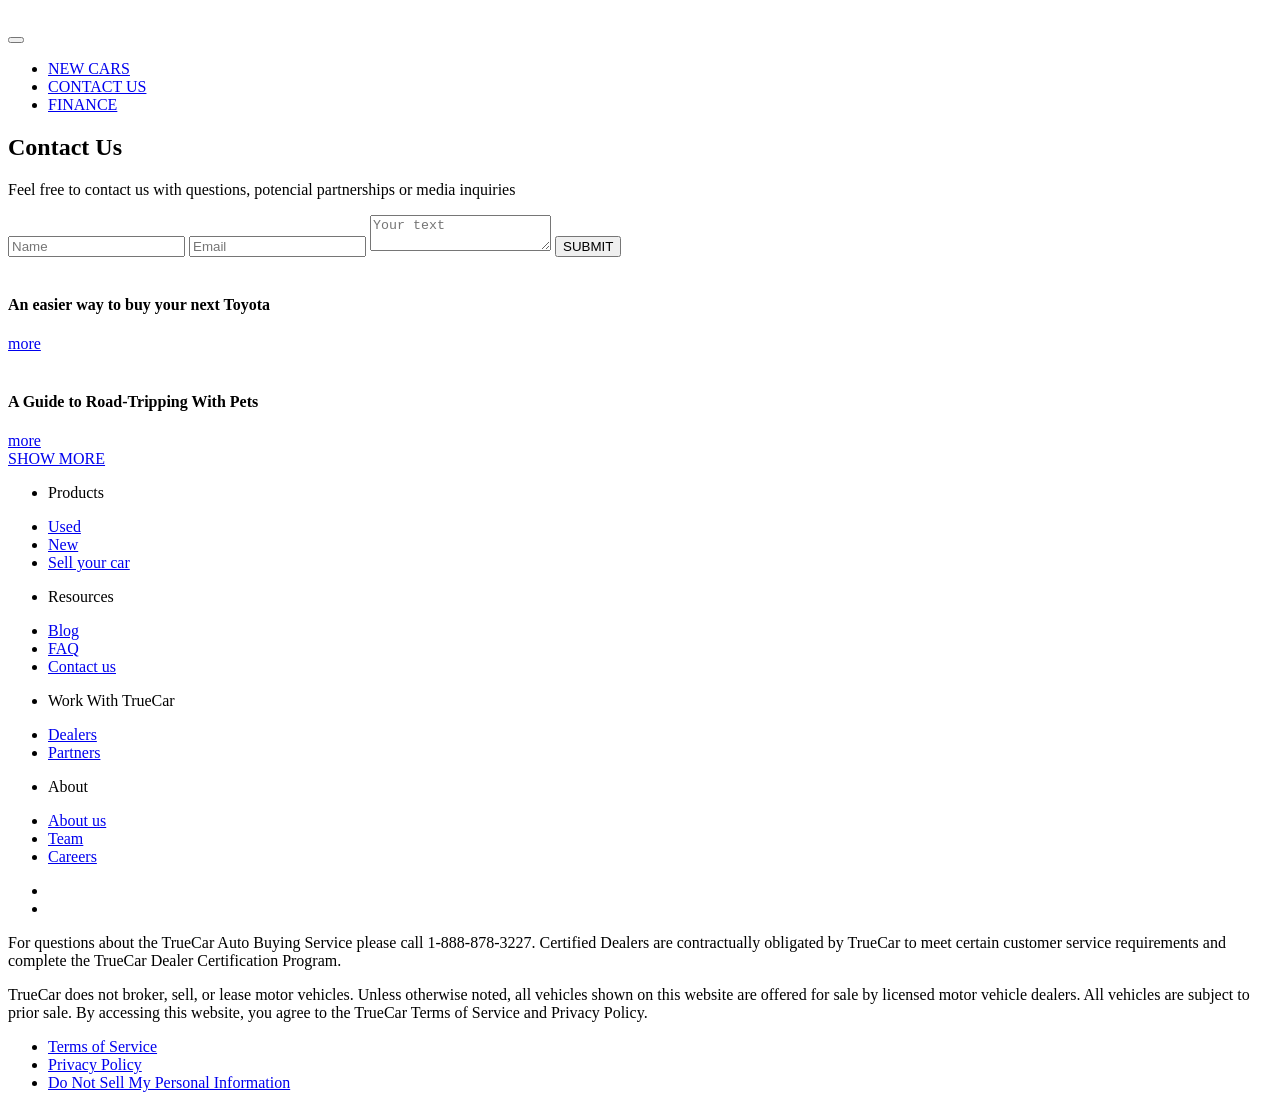
==== contacts.html @ b31204bf "Add files via upload" ====
<!DOCTYPE html>
<html lang="en">
<head>
    <meta charset="UTF-8">
    <meta name="viewport" content="width=device-width, initial-scale=1.0">
    <title>DM Leasing</title>
    <link rel="preconnect" href="https://fonts.googleapis.com">
<link rel="preconnect" href="https://fonts.gstatic.com" crossorigin>
<link href="https://fonts.googleapis.com/css2?family=Inter:ital,opsz,wght@0,14..32,100..900;1,14..32,100..900&display=swap" rel="stylesheet">
    <link rel="stylesheet" href="CSS/style.css">
</head>
<body>
    <div class="wrapper">
        <header class="header">
        <div class="container">
            <div class="header__inner">
                 <a class="logo" href="index.html">
                    <img class="logo__img" src="images/logo1.svg" alt="">
                </a>
                <nav class="menu">
                      <button class="menu__btn">
                        <span></span>
                        <span></span>
                        <span></span>
                    </button>
                    <ul class="menu__list">
                        <li class="menu__list-item"><a href="new-cars.html" class="menu__list-link">NEW CARS</a></li>
                        <li class="menu__list-item"><a href="#" class="menu__list-link menu__list-link--active">CONTACT US</a></li>
                        <li class="menu__list-item"><a href="index.html" class="menu__list-link">FINANCE</a></li>
                    </ul>
                </nav>
            </div>
        </div>
        </header>
        <main class="main">
            <section class="contacts">
                <div class="container">
                    <h2 class="section-title contacts__title">Contact Us</h2>
                    <p class="contacts__text">
                        Feel free to contact us with questions, potencial partnerships or media inquiries
                    </p>
                    <form action="#" class="form">
                        <input type="name" class="form__input" placeholder="Name">
                        <input type="email" class="form__input" placeholder="Email">
                        <textarea class="form__textarea" placeholder="Your text"></textarea>
                        <button class="form__btn" type="submit">SUBMIT</button>
                    </form>
                </div>
            </section>
            <section class="blog">
                <div class="container">
                    <div class="blog__items">
                        <div class="blog__item">
                            <img class="blog__item-img" src="images/blog-1.jpg" alt="">
                            <h4 class="blog__item-title">An easier way to buy your next Toyota</h4>
                            <a href="#" class="blog__item-link">more</a>
                        </div>
                        <div class="blog__item">
                            <img class="blog__item-img" src="images/blog-2.jpg" alt="">
                            <h4 class="blog__item-title">A Guide to Road-Tripping With Pets</h4>
                            <a href="#" class="blog__item-link">more</a>
                        </div>
                    </div>
                    <a href="#" class="show_more-link">SHOW MORE</a>
                </div>
            </section>
        </main>
        <footer class="footer">
            <div class="container">
                <nav class="footer__menu">
                    <ul class="footer__menu-list">
                        <li class="footer__menu-item">
                            <p class="footer__menu-title">Products</p>
                        </li>
                        <li class="footer__menu-item"><a href="#" class="footer__menu-link">Used</a></li>
                        <li class="footer__menu-item"><a href="#" class="footer__menu-link">New</a></li>
                        <li class="footer__menu-item"><a href="#" class="footer__menu-link">Sell your car</a></li>
                    </ul>
                    <ul class="footer__menu-list">
                        <li class="footer__menu-item">
                             <p class="footer__menu-title">Resources</p>
                        </li>
                        <li class="footer__menu-item"><a href="#" class="footer__menu-link">Blog</a></li>
                        <li class="footer__menu-item"><a href="#" class="footer__menu-link">FAQ</a></li>
                        <li class="footer__menu-item"><a href="#" class="footer__menu-link">Contact us</a></li>
                    </ul>
                    <ul class="footer__menu-list">
                        <li class="footer__menu-item">
                             <p class="footer__menu-title">Work With TrueCar</p>
                        </li>
                        <li class="footer__menu-item"><a href="#" class="footer__menu-link">Dealers</a></li>
                        <li class="footer__menu-item"><a href="#" class="footer__menu-link">Partners</a></li>
                    </ul>
                    <ul class="footer__menu-list">
                        <li class="footer__menu-item">
                            <p class="footer__menu-title">About</p>
                        </li>
                        <li class="footer__menu-item"><a href="#" class="footer__menu-link">About us</a></li>
                        <li class="footer__menu-item"><a href="#" class="footer__menu-link">Team</a></li>
                        <li class="footer__menu-item"><a href="#" class="footer__menu-link">Careers</a></li>
                    </ul>
                </nav>
                <ul class="app">
                    <li class="app__item">
                        <a href="#" class="app__item-link">
                            <img class="app__item-img" src="images/appstore.svg" alt="">
                        </a>
                    </li>
                     <li class="app__item">
                        <a href="#" class="app__item-link">
                            <img class="app__item-img" src="images/googleplay.svg" alt="">
                        </a>
                    </li>
                </ul>
                <div class="footer__copy">
                    <p class="footer__copy-text">
                            For questions about the TrueCar Auto Buying Service please call 1-888-878-3227.
                            Certified Dealers are contractually obligated by TrueCar to meet certain customer service requirements and complete the TrueCar Dealer Certification Program.
                    </p>
                    <p class="footer__copy-text">
                            TrueCar does not broker, sell, or lease motor vehicles. Unless otherwise noted, all vehicles shown on this website are offered for sale by licensed motor vehicle dealers. All vehicles are subject to prior sale.
                             By accessing this website, you agree to the TrueCar Terms of Service and Privacy Policy.
                            </p>
                </div>
                <nav class="copy__nav">
                    <ul class="copy__nav-list">
                        <li class="copy__nav-item"><a href="#" class="copy__nav-link">Terms of Service</a></li>
                        <li class="copy__nav-item"><a href="#" class="copy__nav-link">Privacy Policy</a></li>
                        <li class="copy__nav-item"><a href="#" class="copy__nav-link">Do Not Sell My Personal Information</a></li>
                    </ul>
                </nav>
            </div>
        </footer>
    </div>
    <script src="js/main.js"></script>
</body>
</html>
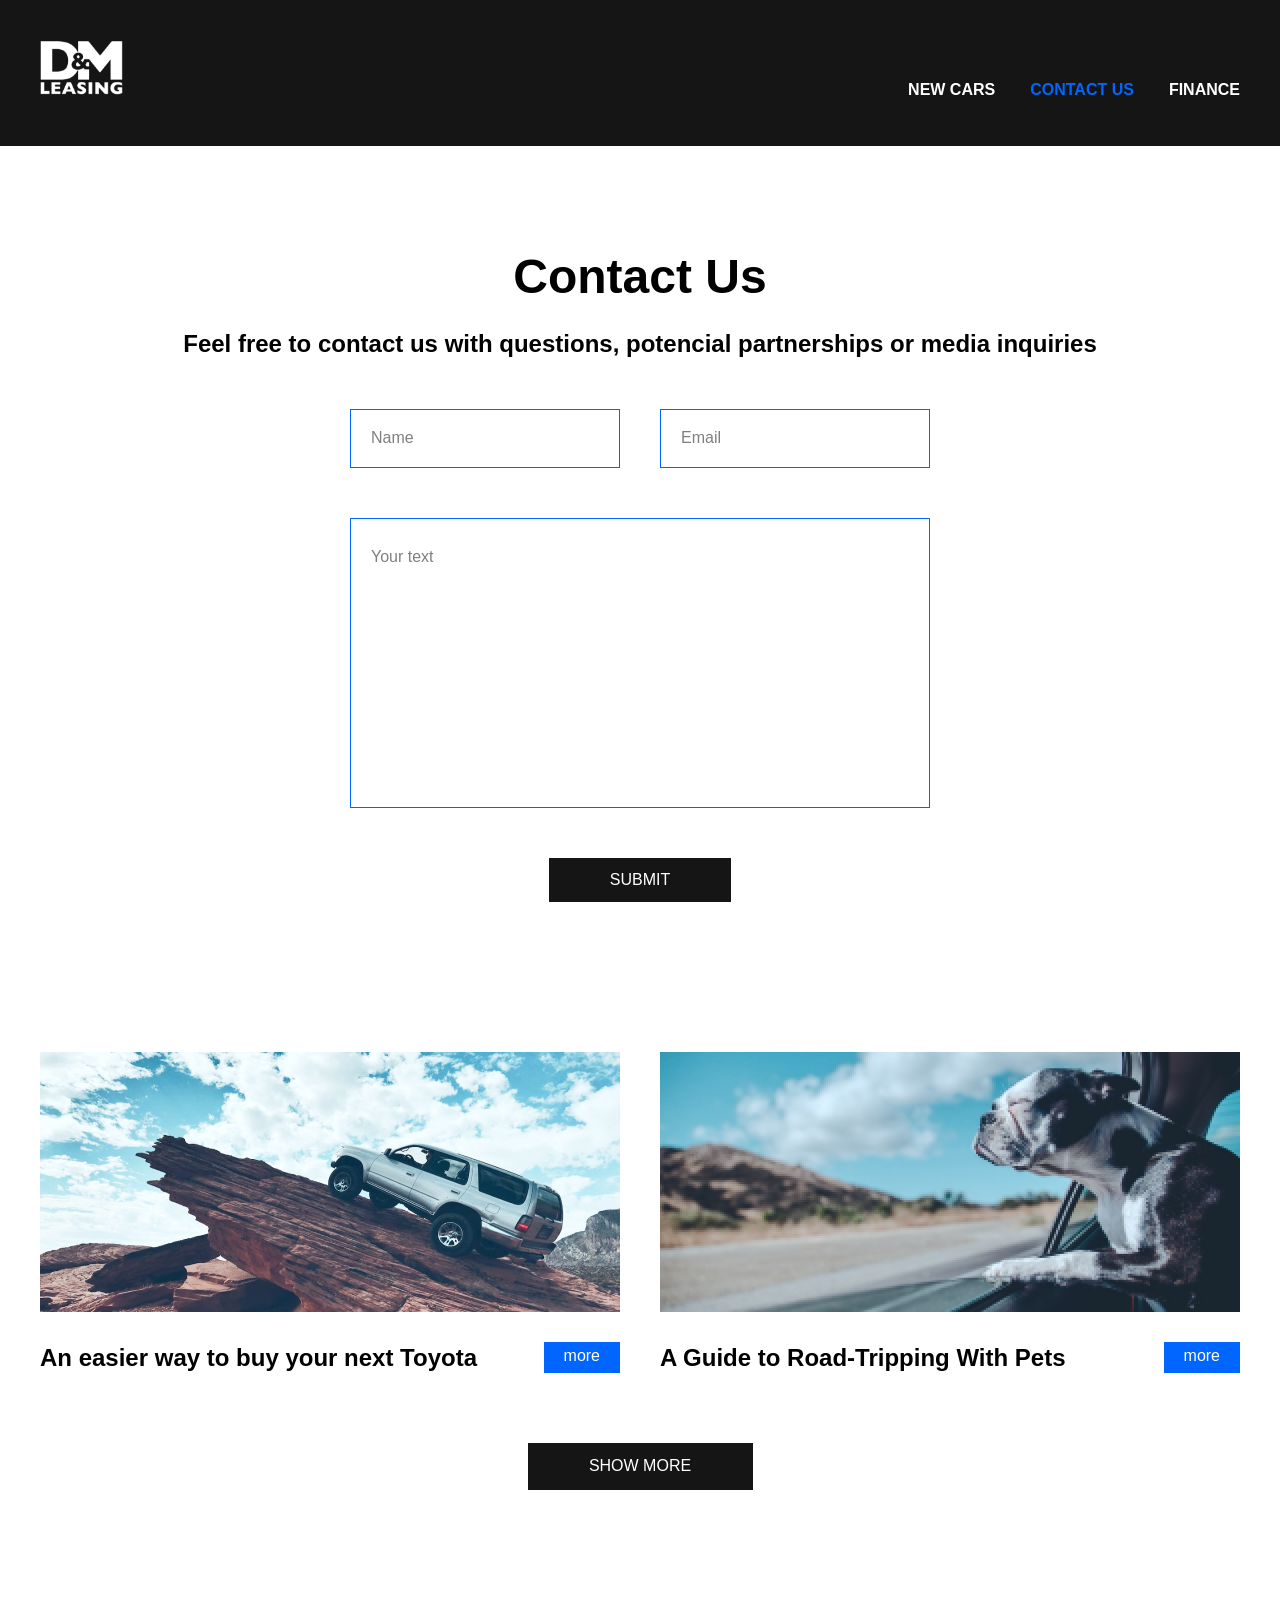
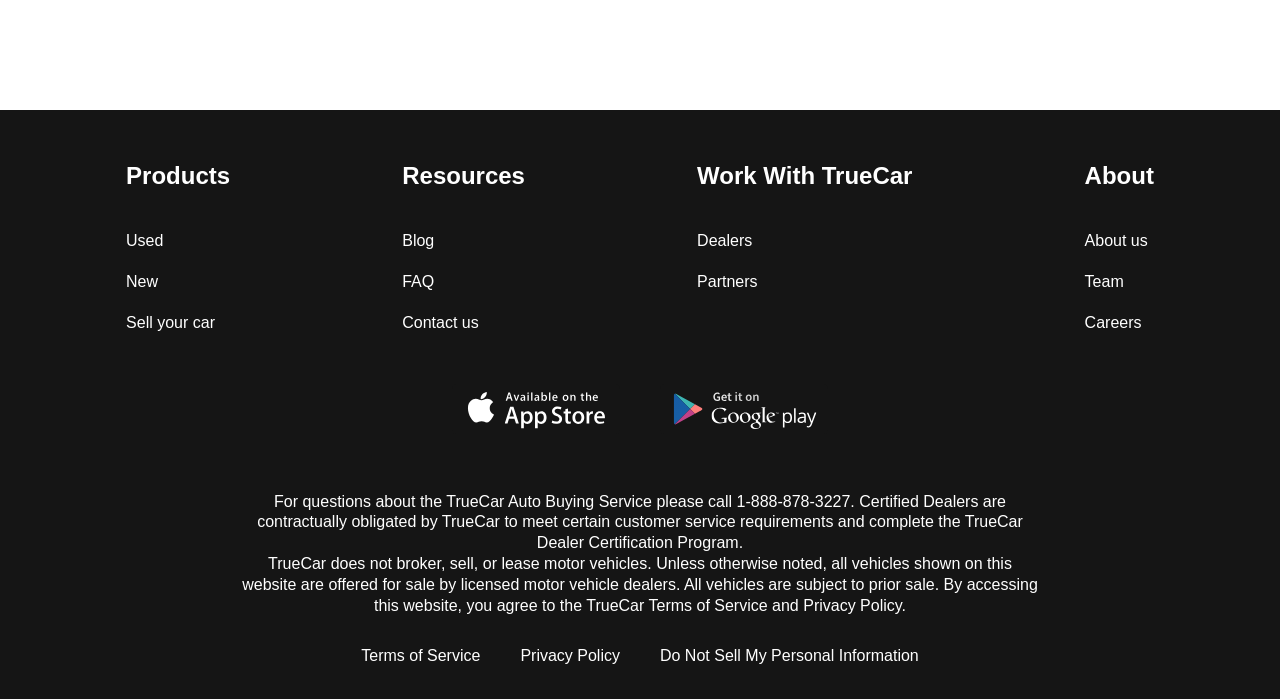
==== commit 81423c07: "Update contacts.html" ====
--- a/contacts.html
+++ b/contacts.html
@@ -7,7 +7,7 @@
     <link rel="preconnect" href="https://fonts.googleapis.com">
 <link rel="preconnect" href="https://fonts.gstatic.com" crossorigin>
 <link href="https://fonts.googleapis.com/css2?family=Inter:ital,opsz,wght@0,14..32,100..900;1,14..32,100..900&display=swap" rel="stylesheet">
-    <link rel="stylesheet" href="CSS/style.css">
+    <link rel="stylesheet" href="./style.css">
 </head>
 <body>
     <div class="wrapper">
@@ -132,6 +132,6 @@
             </div>
         </footer>
     </div>
-    <script src="js/main.js"></script>
+    <script src="./main.js"></script>
 </body>
-</html>+</html>
--- a/style.css
+++ b/style.css
@@ -0,0 +1,665 @@
+html{
+    box-sizing: border-box;
+}
+
+*, *::after,*::before{
+    box-sizing: inherit;
+    margin: 0;
+    padding: 0;
+}
+html, body{
+    height: 100%;
+}
+
+/*убираем маркеры и подчеркивание списка*/
+ul{
+    list-style-type: none;
+}
+a{
+    text-decoration: none;
+    color: inherit;
+}
+.section-title{
+     margin-bottom: 50px;
+     font-size: 48px;
+     font-weight: 700;
+     text-align: center;   
+    }
+.wrapper{
+   min-height: 100%;
+   display: flex;
+   flex-direction: column; 
+}
+
+/*хедер лого и меню*/
+.container{
+    max-width: 1220px;
+    margin: 0 auto;
+    padding: 0 10px;
+}
+body{
+    font-family: "Inter", sans-serif;
+    font-size: 16px;
+    font-weight: 400;
+    line-height: 1.3;
+}
+.header{
+    background-color:#151515;
+}
+.heder-main{
+    background-color: transparent;
+    position: absolute;
+    z-index: 10;
+    left: 0;
+    right: 0;
+}
+.header__inner{
+    padding-top: 40px;
+    padding-bottom: 45px;
+    display: flex;
+    justify-content: space-between;
+    align-items: flex-end;
+}
+.menu__list{
+    display: flex;
+    gap: 35px; /*растояние между списком меню*/
+}
+.menu__list-link{
+    color: #FFFFFF;
+    text-transform: uppercase;
+    font-weight: 700;
+}
+.menu__list-link--active{
+    color: #0066ff;
+}
+.footer{
+    background-color: #151515;
+    padding: 50px 0 32px;
+    color: #FFFFFF;
+}
+
+.footer__menu{
+    display: flex;
+    justify-content: space-around;
+    margin-bottom: 50px;
+
+}
+.footer__menu-list{
+   max-width: 250px; 
+}
+.footer__menu-title{
+    font-size: 24px;
+    font-weight: 700;
+    padding-bottom: 20px;
+
+}
+.footer__menu-item + .footer__menu-item {
+    padding-top: 20px;
+}
+.app{
+    display: flex;
+    justify-content: center;
+    gap: 40px;
+    margin-bottom: 52px;
+}
+.footer__copy{
+    max-width: 800px;
+    margin: 0 auto 30px;
+    text-align: center;
+}
+.copy__nav-list{
+    display: flex;
+    justify-content: center;
+    gap: 40px;
+}
+.main{
+    flex-grow: 1;
+}
+.top{
+    color: #FFFFFF;
+    text-align: center;
+     padding-top: 250px;
+     padding-bottom: 50px;
+    position: absolute;
+    z-index: 5;
+    left: 0;
+    right: 0;
+
+}
+.title{
+   
+    padding-bottom: 40px;
+    font-size: 96px;
+    font-weight: 700;
+}
+.top__link{
+    background-color:#0066ff;
+    padding: 23px;
+    max-width: 430px;
+    width: 100%;
+    display: inline-block;
+    text-transform: uppercase;
+    font-size: 36px;
+    font-weight: 700;
+}
+   .swiper::after{
+    content: '';
+     background: rgba(21, 21, 21, .3);
+     position: absolute;
+     z-index: 5;
+     left: 0;
+     right: 0;
+     bottom: 0;
+     top: 0;
+}
+   
+
+.swiper-slide{
+    height: 100vh;
+    background-repeat: no-repeat;
+    background-size: cover;
+    background-position: center;
+}
+.swiper-pagination-bullet{
+    width: 120px;
+    height: 3px;
+    background-color: #151515;
+    border-radius: 0;
+    opacity: 1;
+    margin: 0 15px;
+}
+.swiper-pagination-bullet-active{
+    height: 6px;
+    background-color: #FFFFFF;
+
+}
+.swiper-pagination-horizontal.swiper-pagination-bullets 
+    .swiper-pagination-bullet {
+        margin: 0 15px;
+    }
+    .swiper-horizontal>.swiper-pagination-bullets, .swiper-pagination-bullets.swiper-pagination-horizontal {
+        bottom: 50px;
+    }
+    .why-lease{
+        padding: 150px 0;
+    }
+    .why-lease__list{
+        display: grid;
+        grid-template-columns: repeat(4, 1fr);
+        gap: 40px;
+        text-align: center; 
+    }
+    .why-lease__item-img{
+        margin-bottom: 30px;
+    }
+    .why-lease__item-title{
+        margin-bottom: 30px;
+        font-size: 24px;
+        font-weight:700;
+    }
+    .why-lease__item-text{
+        text-align: left;
+    }
+    .how-does{
+        padding-bottom: 150px;
+    }
+    .how-does__inner{
+        max-width: 600px;
+        margin: 0 auto;
+    }
+    .how__does-title{
+        font-size: 24px;
+        font-weight:700;
+        padding-top: 50px;
+    }
+    .how__does-list{
+        padding: 50px 0 70px;
+        counter-reset: myCounter;/*создаем и сбрасываем счетчик с именем */
+    }
+    .how__does-item{
+        list-style-type: none;
+        width: 270px;
+        position: relative;
+        margin-left: auto;
+        box-sizing: content-box;
+        padding: 19px 0 9px 240px;
+        min-height: 63px;
+    }
+    .how__does-item + .how__does-item{
+        margin-top: 40px;
+    }
+    .how__does-item::before{
+        counter-increment: myCounter; /*увеличиваем счетчик на 1*/
+        content: counter(myCounter); /*Выводит текс и номер*/
+        display: flex;
+        justify-content: center;
+        align-items: center;
+        font-size: 48px;
+        font-weight: 700;
+        background-color: #0066ff;
+        width: 100px;
+        height: 100px;
+        border-radius: 50%;
+        color: #FFFFFF;
+        position: absolute;
+        left: 0;
+        top: 0;
+    }
+    .video{
+        padding-bottom: 150px;
+    }
+    .video__title{
+        margin-bottom: 20px;
+    }
+    .video__text{
+        font-size: 24px;
+        font-weight: 700;
+        margin-bottom: 50px;
+        text-align: center;
+    }
+    .video__content{
+        margin: 0 auto;
+        display: block;
+    }
+    .important{
+        padding-bottom: 150px;
+
+    }
+    .important__title{
+        margin-bottom: 20px;
+
+    }
+    .important__text{
+        max-width: 580px;
+        margin: 0 auto 50px;
+    }
+    .important__list{
+        display: grid;
+        grid-template-columns: repeat(4, 1fr);
+    }
+    .important__item-img{
+        margin-bottom: 20px;
+    }
+    .contacts{
+        padding: 100px 0 150px;
+    }
+    .contacts__title{
+        margin-bottom: 20px;
+    }
+    .contacts__text{
+        text-align: center;
+        font-weight: 700;
+        font-size: 24px;
+        margin-bottom: 50px;
+        padding: 0 100px;
+    }
+    .form{
+        max-width: 580px;
+        margin: 0 auto;
+        display: flex;
+        justify-content: space-between;
+        flex-wrap: wrap; /*перенос если мало места*/
+        }
+     .form__input{
+        width: 270px;
+        padding: 18px 20px;
+        display: inline-block;
+        border: 1px solid #0066ff;
+        margin-bottom: 50px;
+        font-family: "Inter", sans-serif;
+        font-size: 16px;
+        font-weight: 400;
+        line-height: 1.3;
+        color: #000;
+        }
+    .form__input::placeholder,
+    .form__textarea::placeholder{
+        font-family: "Inter", sans-serif;
+        font-size: 16px;
+        font-weight: 400;
+        line-height: 1.3;
+        color: #000;
+        opacity: 0.5;
+        }
+    .form__textarea{
+        width: 100%;
+        resize: none;
+        padding: 28px 20px;
+        height: 290px;
+        border: 1px solid #0066ff;
+        font-family: "Inter", sans-serif;
+        font-size: 16px;
+        font-weight: 400;
+        line-height: 1.3;
+        color: #000;
+        margin-bottom: 50px;
+        }
+    .form__btn{
+        text-transform: uppercase;
+        color: #FFF;
+        background-color: #151515;
+        font-family: "Inter", sans-serif;
+        font-size: 16px;
+        font-weight: 400;
+        padding: 13px 61px;
+        border: none;
+        margin: 0 auto;
+        border: none;
+        }
+    .blog{
+        padding-bottom: 150px;
+
+        }
+    .blog__items{
+        display: grid;
+        grid-template-columns: repeat(2, 1fr);
+        gap: 40px;
+        margin-bottom: 70px;
+    }
+    .blog__item{
+        display: flex;
+        justify-content: space-between;
+        flex-wrap: wrap;
+    }
+    .blog__item-img{
+        margin-bottom: 30px;
+        width: 100%;
+    }
+    .blog__item-title{
+        flex-basis: 446px;
+        font-size: 24px;
+        font-weight: 700;
+    }
+    .blog__item-link{
+        color: #FFF;
+        background-color: #0066ff;
+        padding: 4px 20px;
+    }
+    .show_more-link{
+        text-transform: uppercase;
+        background-color: #151515;
+        padding: 13px;
+        color: #FFF;
+        width: 225px;
+        margin: 0 auto;
+        text-align:center;
+        display: block;
+        margin-bottom: 70px;
+
+    }
+    .choose{
+        padding: 100px 0 150px;
+    }
+    .tabs{
+        margin-bottom: 50px;
+    }
+    .tabs__btn{
+        padding: 0 150px 100px;
+        display: flex;
+       justify-content: space-between;
+        gap: 80px;
+
+    }
+    .tabs__btn-item{
+        font-size: 24px;
+        font-weight: 700;
+        cursor: pointer;
+        border: none;
+        background-color: transparent;
+        padding: 0;
+    }
+    .tabs__btn-item--active{
+        color: #0066ff;
+    }
+    .tabs__content-item{
+        display: none;
+        grid-template-columns: repeat(4, 1fr);
+        gap: 100px 40px;
+    }
+    .tabs__content-item.tabs__content-item--active{   
+        display: grid;
+}
+    .card{
+        text-align: center;
+        
+    }
+    .card__img{
+        display: block;
+    }
+
+    .card__content{
+        padding: 0 5px;
+        border: 1px solid #0066ff;
+        border-top: 0;
+    }
+    .card__title{
+        padding-top: 20px;
+        font-size: 24px;
+        font-weight: 700;
+        margin-bottom: 20px;
+       
+    }
+    .card__text{
+        margin-bottom: 20px;
+    }
+    .card__price{
+        margin-bottom: 20px;
+         font-weight: 700;
+        font-size: 24px;
+    }
+    .card__link{
+      display: block;
+      color: #0066ff;
+       border: 1px solid #0066ff;
+        border-top: 0;
+    }
+    .card__img{
+        width: 100%;
+    }
+    .menu__btn{
+        width: 30px;
+        height: 20px;
+        display: flex;
+        flex-direction: column;
+        justify-content: space-between;
+        padding: 0;
+        border: none;
+        background-color: transparent;
+        cursor: pointer;
+        display: none;
+    }
+    .menu__btn span{
+        height: 2px;
+        background-color: #fff;
+        width: 100%;
+    }
+
+
+     /*Адаптив сайта*/
+    @media (max-width: 1040px) {
+        .video__content{
+            width: 100%;
+        }
+        .tabs__btn {
+    padding: 0 0 50px;
+    gap: 20px;
+}
+    }
+
+    @media (max-width: 1180px){
+        .important__list{
+            gap: 50px 20px;
+        }
+        .important__item-img{
+            width: 100%;
+        }
+        .tabs__content-item{
+            grid-template-columns: repeat(3, 1fr);
+        }
+    }
+
+    @media (max-width: 860px){
+        .menu__btn{
+            display: flex;
+        }
+        .menu__btn, 
+        .logo{
+            position: relative;
+            z-index: 10;
+        }
+        .menu__list{
+            position: absolute;
+            z-index: 5;
+            background-color: #151515;
+            flex-direction: column;
+            top: 0;
+            left: 0;
+            right: 0;
+            bottom: 0;
+            padding-top: 200px;
+            height: 100vh;
+            align-items: center;
+            transform: translateY(-100%);
+            transition: transform .3s;
+        }
+        .menu__list.menu__list--active{
+            transform: translateY(0%);
+        }
+        .why-lease__list {
+        grid-template-columns: repeat(2, 1fr);
+        gap: 20px;
+}
+        .important__list{
+            grid-template-columns: repeat(2, 1fr);
+        }
+          .tabs__content-item{
+            grid-template-columns: repeat(2, 1fr);
+        }
+    }
+
+    @media (max-width: 768px){
+        .title{
+            font-size: 70px;
+        }
+        .top__link{
+            padding: 16px;
+            max-width: 360px;
+            font-size: 28px;
+        }
+        .swiper-pagination-bullet{
+            width: 60px;
+    
+}
+        .video__content{
+            height: 400px;
+        }
+        .footer__menu{
+            display: grid;
+            grid-template-columns: repeat(2, 1fr);
+            gap: 40px;
+        }
+    }
+ @media (max-width: 650px){
+      .tabs__content-item{
+            grid-template-columns: repeat(1, 1fr);
+        }
+        .tabs__btn-item{
+            font-size: 18px;
+        }
+        .blog__items {
+    grid-template-columns: repeat(1, 1fr);
+}
+    .contacts{
+        padding: 50px 0;
+}
+    .form__input{
+        width: 100%;
+        margin-bottom: 30px;
+    }
+    .contacts__text{
+        padding: 0;
+    }
+ }
+
+     @media (max-width: 540px){
+            .title{
+            font-size: 60px;
+        }
+        .top__link {
+        max-width: 310px;
+        font-size: 22px;
+    }
+    .swiper-pagination-horizontal.swiper-pagination-bullets 
+    .swiper-pagination-bullet {
+        margin: 0 10px;
+    }
+     .swiper-pagination-bullet{
+            width: 35px;
+}
+    .why-lease {
+     padding: 50px 0;
+}
+    .why-lease__list {
+        grid-template-columns: repeat(1, 1fr);
+       
+    }
+    .section-title{
+        font-size: 34px;
+    }
+    .how__does-list {
+    padding: 30px 0 40px;
+}
+.how-does {
+    padding-bottom: 50px;
+}
+.video{
+    padding-bottom: 50px;
+}
+  .video__content{
+            height: 200px;
+        }
+        .how__does-item {
+    padding: 65px 0 19px 0;
+    margin-right: auto;
+}
+.how__does-item::before {
+    right: 0;
+    margin: 0 auto;
+    font-size: 32px;
+    width: 50px;
+    height: 50px;
+}
+.important__list {
+        grid-template-columns: repeat(1, 1fr);
+    }
+    .app,.copy__nav-list {
+    flex-direction: column;
+    align-items: center;
+}
+    .app,.copy__nav-list {
+        gap: 20px;
+    }
+     .blog__item-title {
+    margin-bottom: 10px;
+}
+    .blog__item-link {
+        margin-left: auto;
+}
+    .tabs__btn{
+        flex-direction: column;
+    }
+    .choose{
+        padding: 50px 0;
+    }
+    .tabs__content-item{
+        gap: 40px;
+    }
+    .blog{
+        padding-bottom: 50px;
+    }
+
+}
+
+
+
+     
